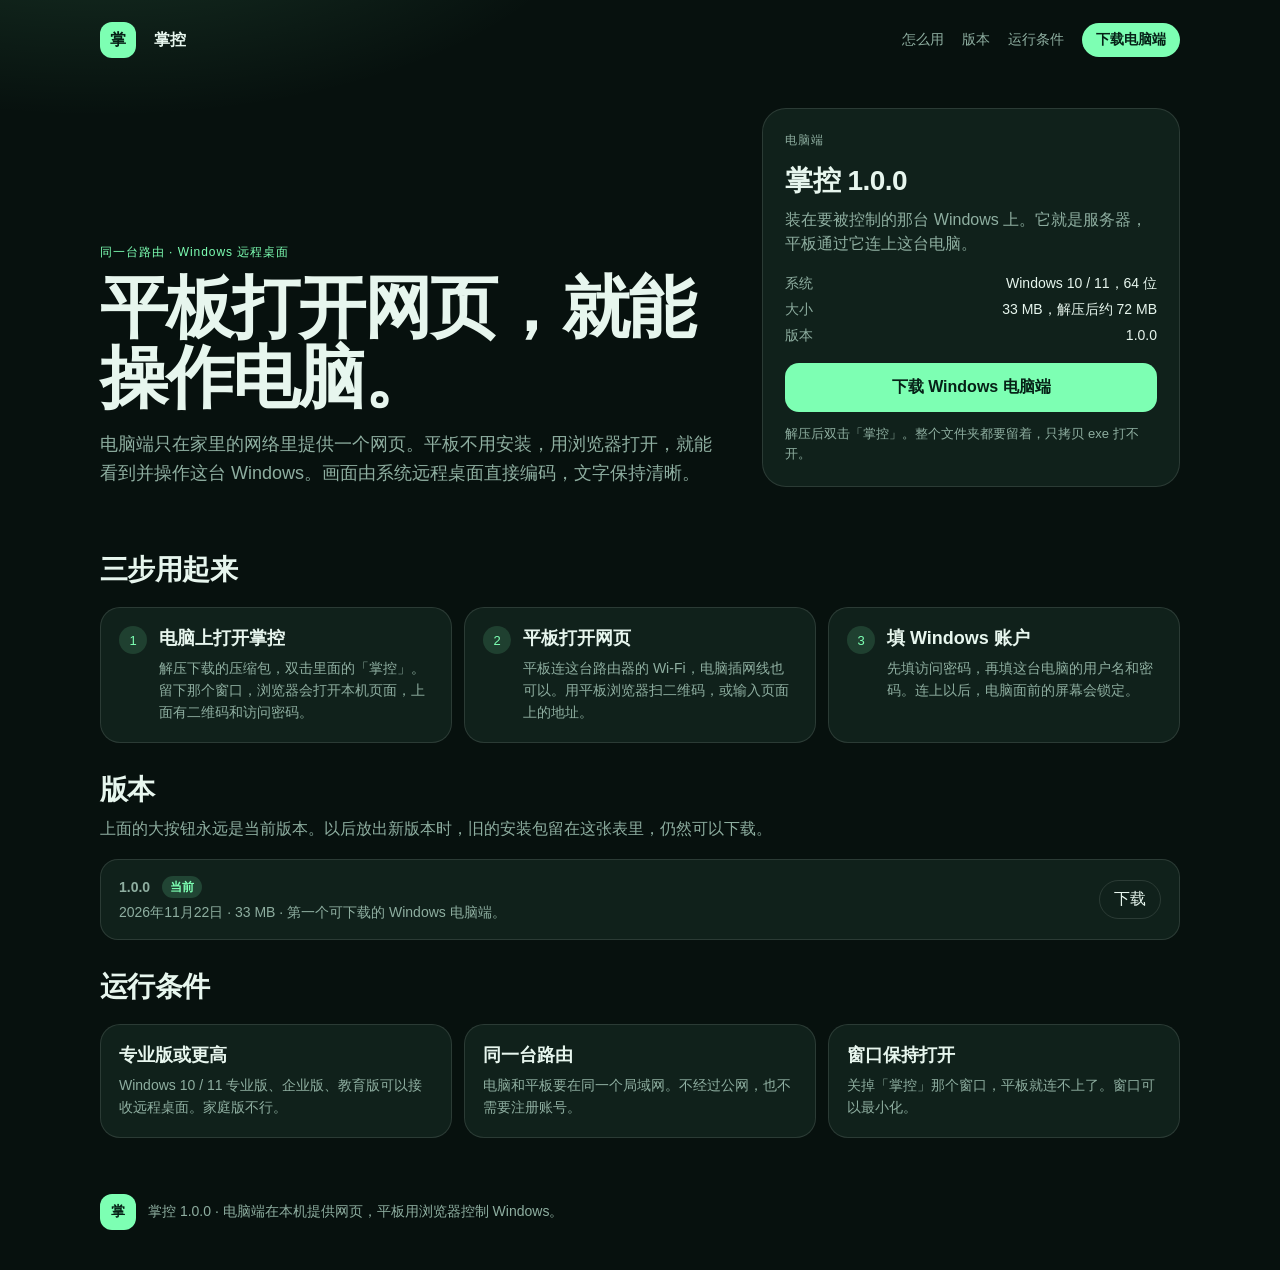
==== site/index.html @ cec0c682 "初始版本" ====
<!DOCTYPE html>
<html lang="zh-CN">
<head>
  <meta charset="utf-8">
  <meta name="viewport" content="width=device-width, initial-scale=1">
  <meta name="theme-color" content="#07110e">
  <title>掌控 — 平板浏览器控制 Windows</title>
  <meta name="description" content="在电脑上运行掌控，平板用浏览器打开网页就能操作这台 Windows。画面由系统远程桌面直接编码。">
  <link rel="icon" href="favicon.ico">
  <link rel="stylesheet" href="site.css">
</head>
<body>
  <header class="bar">
    <a class="brand" href="#top">
      <span class="mark" aria-hidden="true">掌</span>
      <span>掌控</span>
    </a>
    <nav>
      <a href="#use">怎么用</a>
      <a href="#versions">版本</a>
      <a href="#need">运行条件</a>
      <a class="nav-download" href="#download">下载电脑端</a>
    </nav>
  </header>

  <main id="top">
    <section class="hero">
      <div>
        <p class="eyebrow">同一台路由 · Windows 远程桌面</p>
        <h1>平板打开网页，就能操作电脑。</h1>
        <p class="lead">电脑端只在家里的网络里提供一个网页。平板不用安装，用浏览器打开，就能看到并操作这台 Windows。画面由系统远程桌面直接编码，文字保持清晰。</p>
      </div>
      <section class="panel" id="download" aria-labelledby="download-title">
        <p class="eyebrow">电脑端</p>
        <h2 id="download-title">掌控 1.0.0</h2>
        <p>装在要被控制的那台 Windows 上。它就是服务器，平板通过它连上这台电脑。</p>
        <dl>
          <div><dt>系统</dt><dd>Windows 10 / 11，64 位</dd></div>
          <div><dt>大小</dt><dd>33 MB，解压后约 72 MB</dd></div>
          <div><dt>版本</dt><dd>1.0.0</dd></div>
        </dl>
        <a class="download" href="download/zhangkong-windows-1.0.0.zip" download="掌控-电脑端-1.0.0.zip">下载 Windows 电脑端</a>
        <p class="fine">解压后双击「掌控」。整个文件夹都要留着，只拷贝 exe 打不开。</p>
      </section>
    </section>

    <section id="use">
      <h2>三步用起来</h2>
      <ol class="steps">
        <li>
          <span>1</span>
          <div>
            <h3>电脑上打开掌控</h3>
            <p>解压下载的压缩包，双击里面的「掌控」。留下那个窗口，浏览器会打开本机页面，上面有二维码和访问密码。</p>
          </div>
        </li>
        <li>
          <span>2</span>
          <div>
            <h3>平板打开网页</h3>
            <p>平板连这台路由器的 Wi-Fi，电脑插网线也可以。用平板浏览器扫二维码，或输入页面上的地址。</p>
          </div>
        </li>
        <li>
          <span>3</span>
          <div>
            <h3>填 Windows 账户</h3>
            <p>先填访问密码，再填这台电脑的用户名和密码。连上以后，电脑面前的屏幕会锁定。</p>
          </div>
        </li>
      </ol>
    </section>

    <section id="versions">
      <h2>版本</h2>
      <p class="section-lead">上面的大按钮永远是当前版本。以后放出新版本时，旧的安装包留在这张表里，仍然可以下载。</p>
      <ul class="versions">
        <li>
          <div>
            <p class="version-name">1.0.0 <span class="tag">当前</span></p>
            <p>2026年11月22日 · 33 MB · 第一个可下载的 Windows 电脑端。</p>
          </div>
          <a href="download/zhangkong-windows-1.0.0.zip" download="掌控-电脑端-1.0.0.zip">下载</a>
        </li>
      </ul>
    </section>

    <section id="need">
      <h2>运行条件</h2>
      <ul class="need">
        <li>
          <h3>专业版或更高</h3>
          <p>Windows 10 / 11 专业版、企业版、教育版可以接收远程桌面。家庭版不行。</p>
        </li>
        <li>
          <h3>同一台路由</h3>
          <p>电脑和平板要在同一个局域网。不经过公网，也不需要注册账号。</p>
        </li>
        <li>
          <h3>窗口保持打开</h3>
          <p>关掉「掌控」那个窗口，平板就连不上了。窗口可以最小化。</p>
        </li>
      </ul>
    </section>
  </main>

  <footer>
    <span class="mark" aria-hidden="true">掌</span>
    <p>掌控 1.0.0 · 电脑端在本机提供网页，平板用浏览器控制 Windows。</p>
  </footer>
</body>
</html>
---- site/site.css ----
:root {
  color-scheme: dark;
  --bg: #07110e;
  --card: #10211b;
  --line: rgba(232, 244, 236, 0.12);
  --text: #e7f6ee;
  --muted: #8eaea0;
  --mint: #7dffb3;
  --mint-ink: #062117;
  font-family: "Segoe UI", "Microsoft YaHei", sans-serif;
}

* { box-sizing: border-box; }
html { scroll-behavior: smooth; }
body {
  margin: 0;
  min-height: 100vh;
  background:
    radial-gradient(880px 420px at 8% -10%, rgba(125, 255, 179, 0.16), transparent 58%),
    var(--bg);
  color: var(--text);
}
a { color: inherit; }
h1, h2, h3, p { margin: 0; }
h1 { font-size: clamp(40px, 6vw, 68px); line-height: 1.02; letter-spacing: -0.03em; }
h2 { font-size: 28px; letter-spacing: -0.02em; }
h3 { font-size: 18px; }

.bar, main, footer { width: min(1080px, calc(100% - 40px)); margin: 0 auto; }
.bar {
  display: flex;
  align-items: center;
  justify-content: space-between;
  gap: 16px;
  padding: 22px 0;
}
.brand, nav { display: flex; align-items: center; gap: 18px; }
.brand { font-weight: 700; text-decoration: none; }
.mark {
  width: 36px; height: 36px; border-radius: 12px;
  display: grid; place-items: center;
  background: var(--mint); color: var(--mint-ink); font-weight: 750;
}
nav a { color: var(--muted); text-decoration: none; font-size: 14px; }
nav a:hover { color: var(--text); }
.nav-download {
  color: var(--mint-ink) !important;
  background: var(--mint);
  border-radius: 999px;
  padding: 8px 14px;
  font-weight: 700;
}

.hero {
  display: grid;
  grid-template-columns: 1.2fr 0.8fr;
  gap: 36px;
  align-items: end;
  padding: 28px 0 64px;
}
.eyebrow { color: var(--mint); letter-spacing: 0.08em; font-size: 12px; margin-bottom: 12px; }
.lead { margin-top: 18px; max-width: 38em; color: var(--muted); font-size: 18px; line-height: 1.6; }

.panel {
  background: var(--card);
  border: 1px solid var(--line);
  border-radius: 24px;
  padding: 22px;
}
.panel h2 { margin-bottom: 8px; }
.panel p { color: var(--muted); line-height: 1.55; }
dl { margin: 18px 0; display: grid; gap: 8px; }
dl div { display: flex; justify-content: space-between; gap: 16px; font-size: 14px; }
dt { color: var(--muted); }
dd { margin: 0; }
.download {
  display: block;
  text-align: center;
  text-decoration: none;
  background: var(--mint);
  color: var(--mint-ink);
  font-weight: 750;
  border-radius: 14px;
  padding: 14px 16px;
}
.download:hover { filter: brightness(1.05); }
.fine { margin-top: 12px; font-size: 13px; }

section { padding-bottom: 28px; }
.steps, .need { list-style: none; margin: 18px 0 0; padding: 0; display: grid; gap: 12px; }
.steps { grid-template-columns: repeat(3, 1fr); }
.need { grid-template-columns: repeat(3, 1fr); }
.steps li, .need li {
  background: var(--card);
  border: 1px solid var(--line);
  border-radius: 20px;
  padding: 18px;
}
.steps li { display: grid; grid-template-columns: auto 1fr; gap: 12px; }
.steps span {
  width: 28px; height: 28px; border-radius: 50%;
  display: grid; place-items: center;
  background: rgba(125, 255, 179, 0.14); color: var(--mint); font-size: 13px;
}
.steps p, .need p { margin-top: 8px; color: var(--muted); line-height: 1.55; font-size: 14px; }
.section-lead { margin-top: 8px; color: var(--muted); line-height: 1.55; }
.versions { list-style: none; margin: 18px 0 0; padding: 0; display: grid; gap: 10px; }
.versions li {
  display: flex;
  align-items: center;
  justify-content: space-between;
  gap: 16px;
  background: var(--card);
  border: 1px solid var(--line);
  border-radius: 18px;
  padding: 16px 18px;
}
.version-name { font-weight: 700; }
.versions p { color: var(--muted); line-height: 1.5; font-size: 14px; }
.versions p + p { margin-top: 4px; }
.tag {
  display: inline-block;
  margin-left: 8px;
  padding: 2px 8px;
  border-radius: 999px;
  background: rgba(125, 255, 179, 0.16);
  color: var(--mint);
  font-size: 12px;
  font-weight: 700;
  vertical-align: 1px;
}
.versions a {
  flex: none;
  text-decoration: none;
  border: 1px solid var(--line);
  border-radius: 999px;
  padding: 8px 14px;
}
.versions a:hover { border-color: var(--mint); color: var(--mint); }

footer {
  display: flex;
  align-items: center;
  gap: 12px;
  padding: 28px 0 40px;
  color: var(--muted);
  font-size: 14px;
}

@media (max-width: 800px) {
  .bar, main, footer { width: min(1080px, calc(100% - 28px)); }
  .bar { align-items: flex-start; }
  nav { flex-wrap: wrap; justify-content: flex-end; gap: 12px; }
  .hero, .steps, .need { grid-template-columns: 1fr; }
  .versions li { align-items: flex-start; flex-direction: column; }
  .hero { padding-top: 12px; }
}
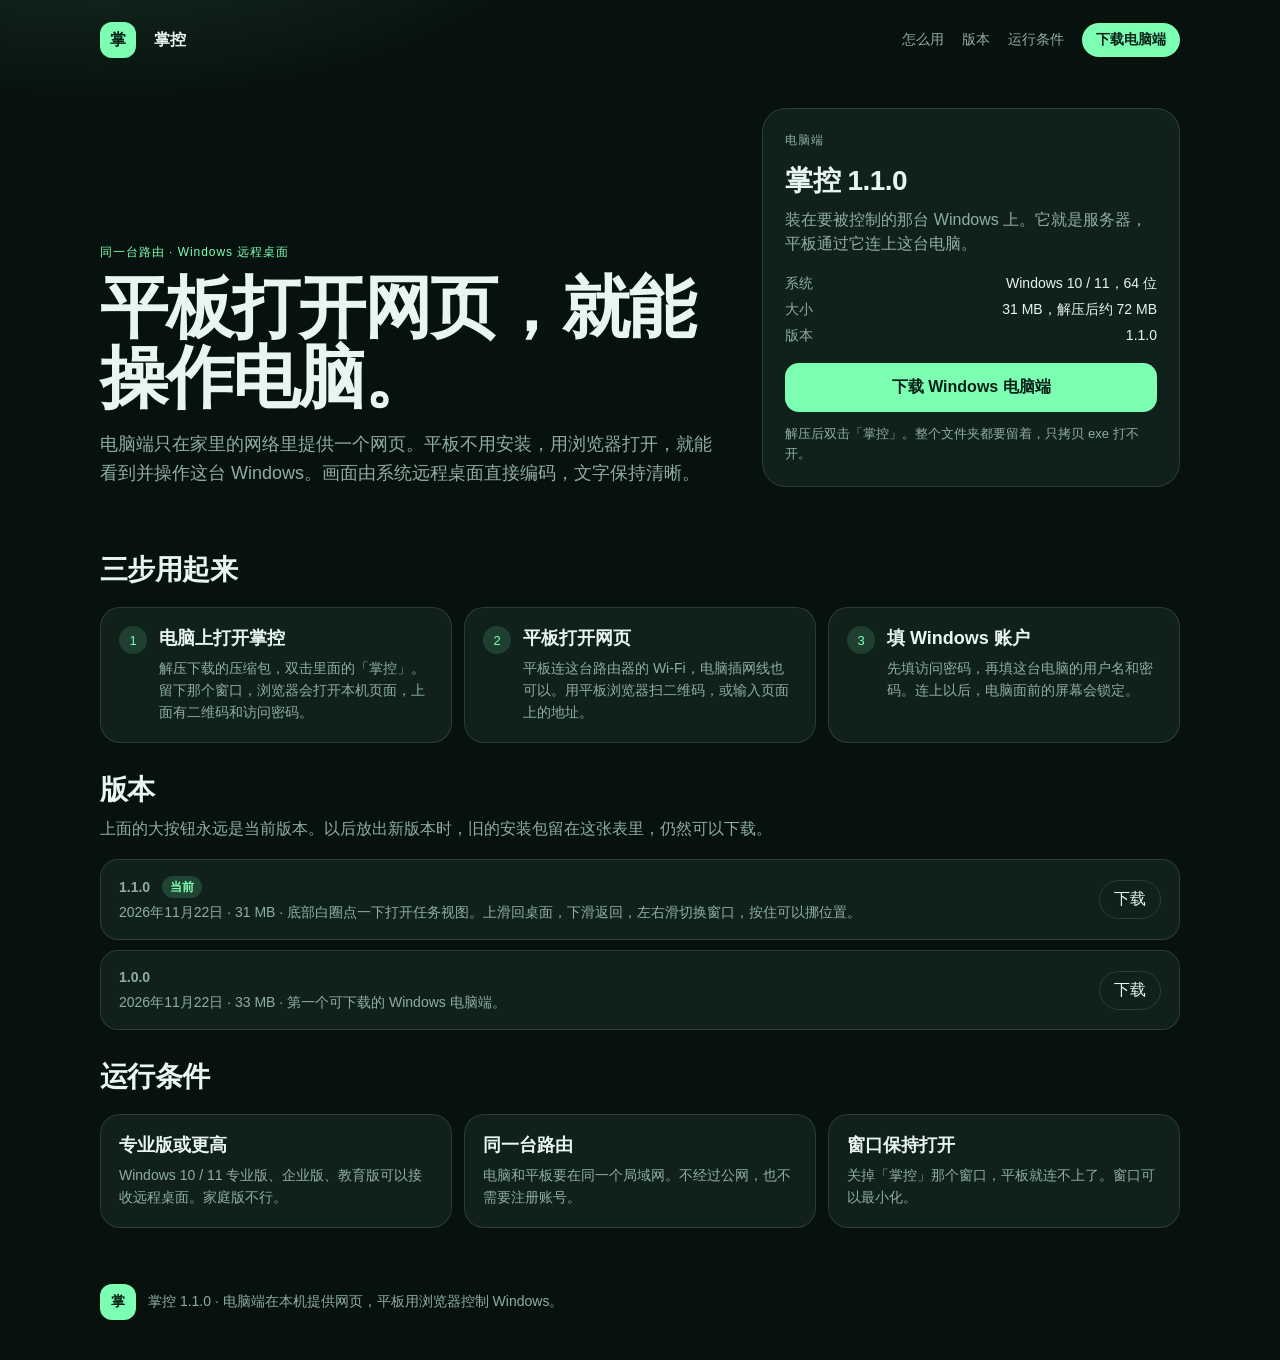
==== commit 8bffc741: "发布 1.1.0，底部圆圈改为打开任务视图。 平板上点一下白圈打开任务栏里的任务视图，滑动可以回桌面、返回和切换窗口。官网同步这个版本。  Co-authored-by: Cursor <cursor" ====
--- a/site/index.html
+++ b/site/index.html
@@ -32,14 +32,14 @@
       </div>
       <section class="panel" id="download" aria-labelledby="download-title">
         <p class="eyebrow">电脑端</p>
-        <h2 id="download-title">掌控 1.0.0</h2>
+        <h2 id="download-title">掌控 1.1.0</h2>
         <p>装在要被控制的那台 Windows 上。它就是服务器，平板通过它连上这台电脑。</p>
         <dl>
           <div><dt>系统</dt><dd>Windows 10 / 11，64 位</dd></div>
-          <div><dt>大小</dt><dd>33 MB，解压后约 72 MB</dd></div>
-          <div><dt>版本</dt><dd>1.0.0</dd></div>
+          <div><dt>大小</dt><dd>31 MB，解压后约 72 MB</dd></div>
+          <div><dt>版本</dt><dd>1.1.0</dd></div>
         </dl>
-        <a class="download" href="download/zhangkong-windows-1.0.0.zip" download="掌控-电脑端-1.0.0.zip">下载 Windows 电脑端</a>
+        <a class="download" href="download/zhangkong-windows-1.1.0.zip" download="掌控-电脑端-1.1.0.zip">下载 Windows 电脑端</a>
         <p class="fine">解压后双击「掌控」。整个文件夹都要留着，只拷贝 exe 打不开。</p>
       </section>
     </section>
@@ -77,7 +77,14 @@
       <ul class="versions">
         <li>
           <div>
-            <p class="version-name">1.0.0 <span class="tag">当前</span></p>
+            <p class="version-name">1.1.0 <span class="tag">当前</span></p>
+            <p>2026年11月22日 · 31 MB · 底部白圈点一下打开任务视图。上滑回桌面，下滑返回，左右滑切换窗口，按住可以挪位置。</p>
+          </div>
+          <a href="download/zhangkong-windows-1.1.0.zip" download="掌控-电脑端-1.1.0.zip">下载</a>
+        </li>
+        <li>
+          <div>
+            <p class="version-name">1.0.0</p>
             <p>2026年11月22日 · 33 MB · 第一个可下载的 Windows 电脑端。</p>
           </div>
           <a href="download/zhangkong-windows-1.0.0.zip" download="掌控-电脑端-1.0.0.zip">下载</a>
@@ -106,7 +113,7 @@
 
   <footer>
     <span class="mark" aria-hidden="true">掌</span>
-    <p>掌控 1.0.0 · 电脑端在本机提供网页，平板用浏览器控制 Windows。</p>
+    <p>掌控 1.1.0 · 电脑端在本机提供网页，平板用浏览器控制 Windows。</p>
   </footer>
 </body>
 </html>
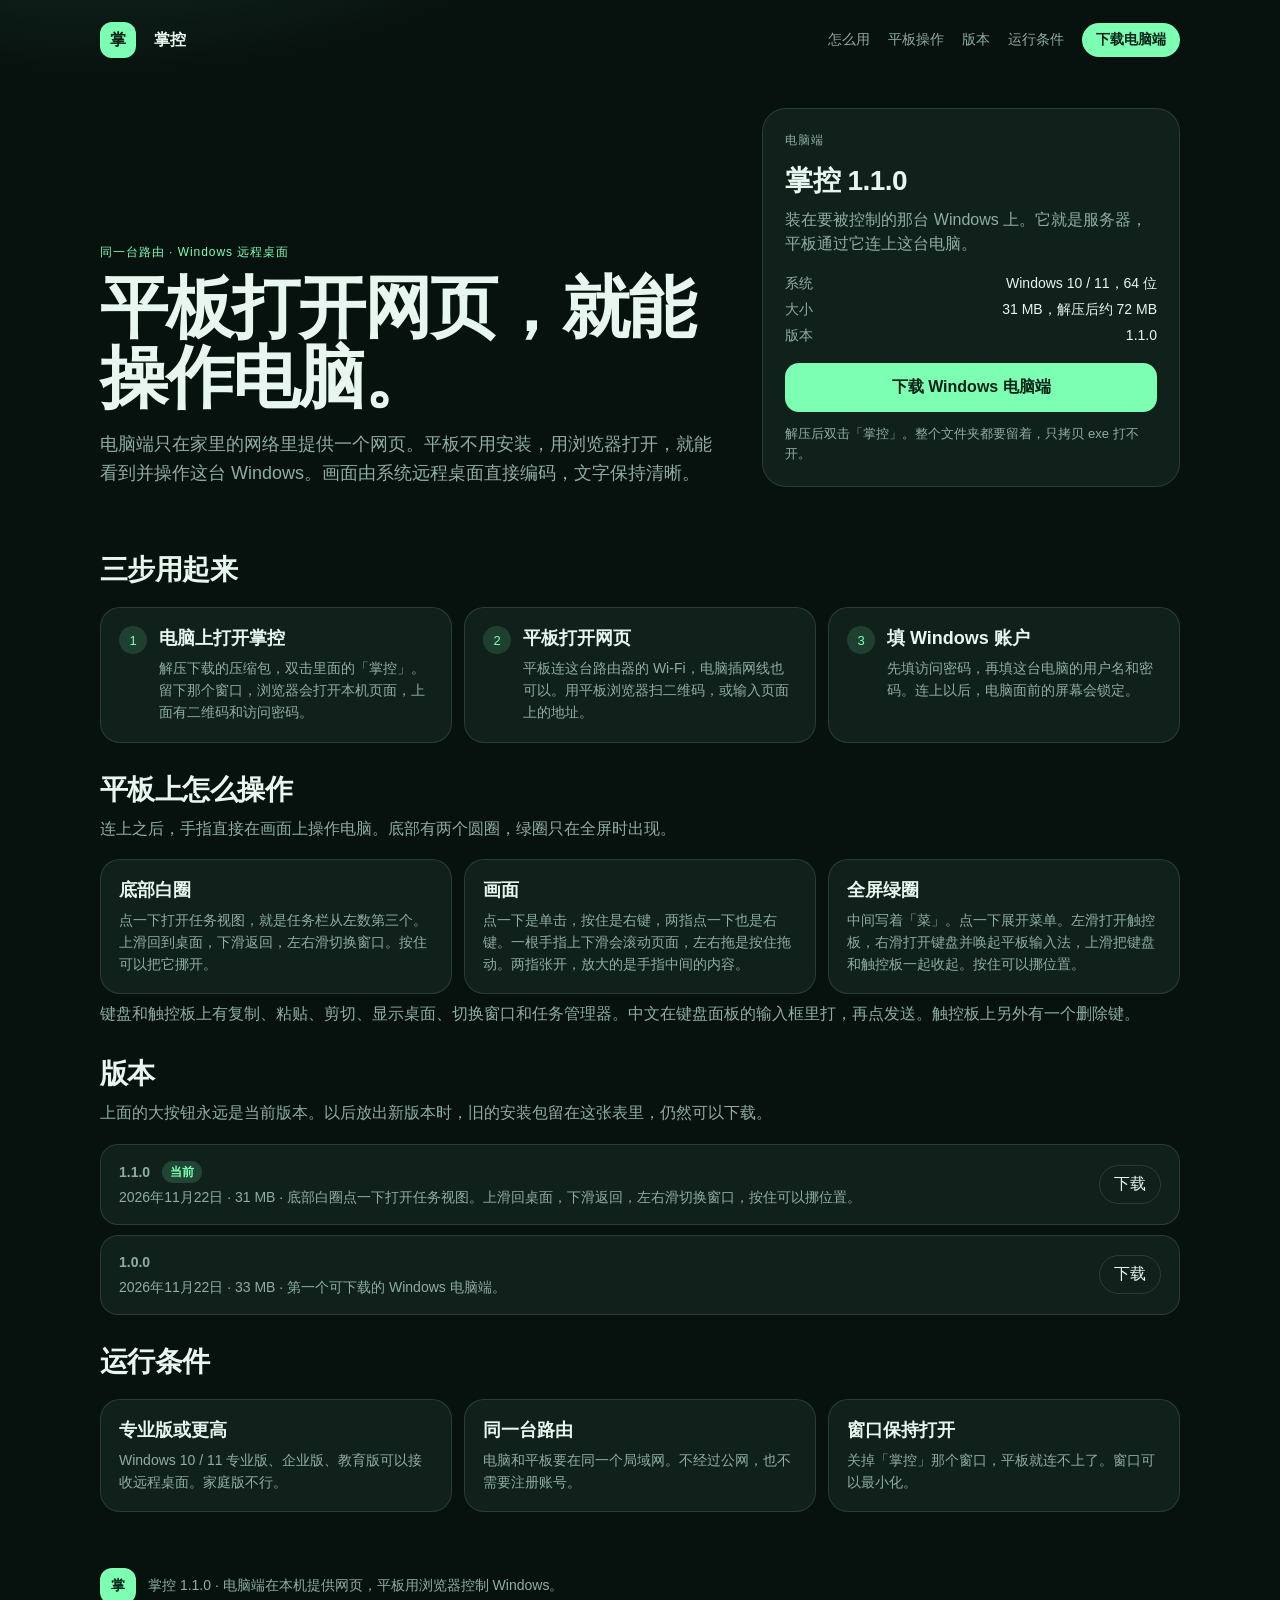
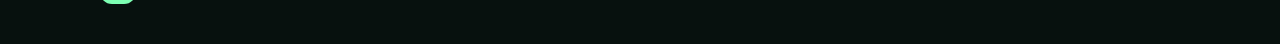
==== commit e257b29c: "重新打包 1.1.0，并写上平板用法。 安装包里的掌控.exe换成这一版。官网和说明补上白圈、画面和全屏绿圈的操作。  Co-authored-by: Cursor <cursoragent@curs" ====
--- a/site/index.html
+++ b/site/index.html
@@ -17,6 +17,7 @@
     </a>
     <nav>
       <a href="#use">怎么用</a>
+      <a href="#operate">平板操作</a>
       <a href="#versions">版本</a>
       <a href="#need">运行条件</a>
       <a class="nav-download" href="#download">下载电脑端</a>
@@ -71,6 +72,26 @@
       </ol>
     </section>
 
+    <section id="operate">
+      <h2>平板上怎么操作</h2>
+      <p class="section-lead">连上之后，手指直接在画面上操作电脑。底部有两个圆圈，绿圈只在全屏时出现。</p>
+      <ul class="need">
+        <li>
+          <h3>底部白圈</h3>
+          <p>点一下打开任务视图，就是任务栏从左数第三个。上滑回到桌面，下滑返回，左右滑切换窗口。按住可以把它挪开。</p>
+        </li>
+        <li>
+          <h3>画面</h3>
+          <p>点一下是单击，按住是右键，两指点一下也是右键。一根手指上下滑会滚动页面，左右拖是按住拖动。两指张开，放大的是手指中间的内容。</p>
+        </li>
+        <li>
+          <h3>全屏绿圈</h3>
+          <p>中间写着「菜」。点一下展开菜单。左滑打开触控板，右滑打开键盘并唤起平板输入法，上滑把键盘和触控板一起收起。按住可以挪位置。</p>
+        </li>
+      </ul>
+      <p class="section-lead">键盘和触控板上有复制、粘贴、剪切、显示桌面、切换窗口和任务管理器。中文在键盘面板的输入框里打，再点发送。触控板上另外有一个删除键。</p>
+    </section>
+
     <section id="versions">
       <h2>版本</h2>
       <p class="section-lead">上面的大按钮永远是当前版本。以后放出新版本时，旧的安装包留在这张表里，仍然可以下载。</p>
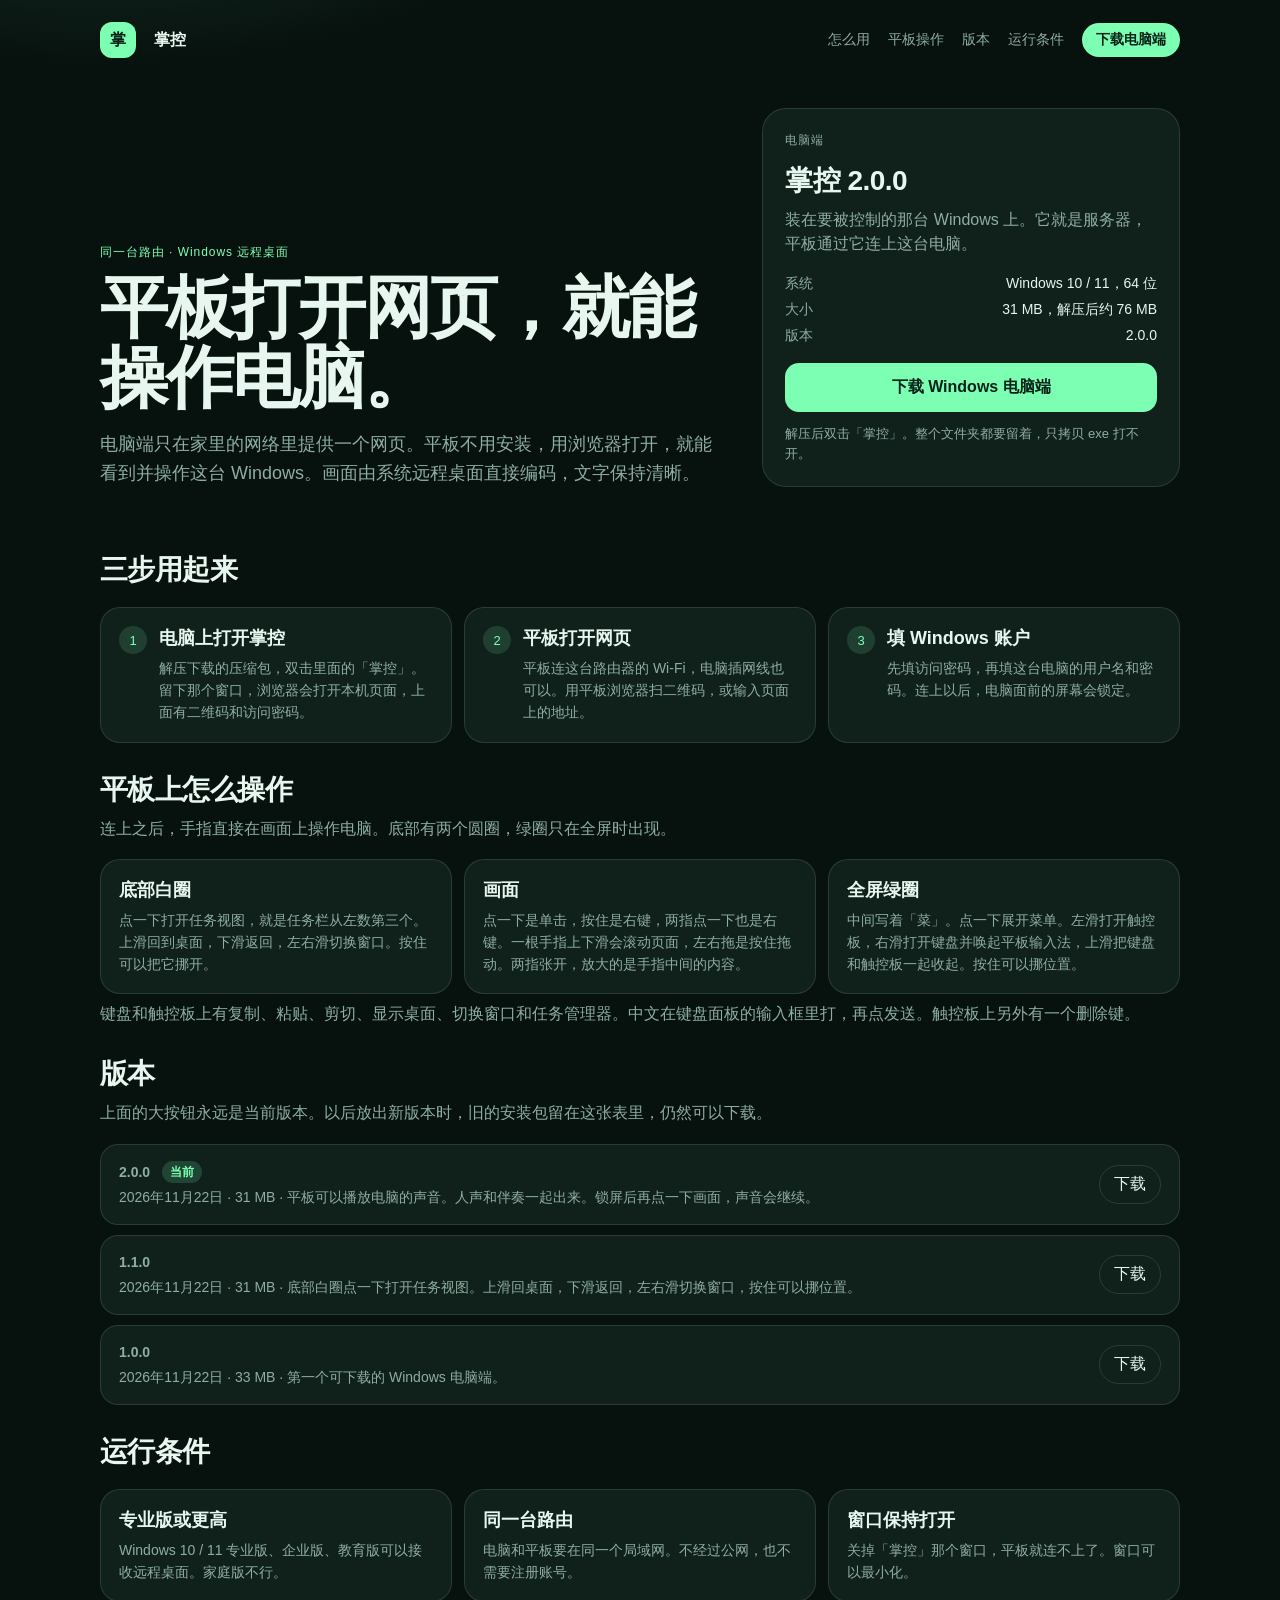
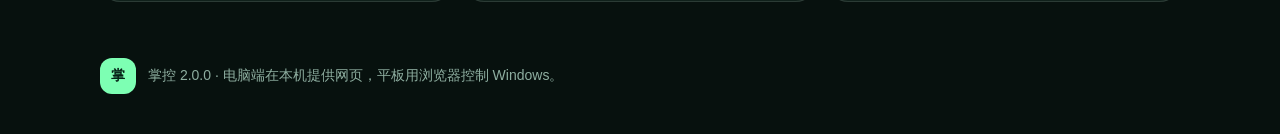
==== commit 6a932259: "发布 2.0.0，平板可以播放电脑的声音。 Co-authored-by: Cursor <cursoragent@cursor.com>" ====
--- a/site/index.html
+++ b/site/index.html
@@ -33,14 +33,14 @@
       </div>
       <section class="panel" id="download" aria-labelledby="download-title">
         <p class="eyebrow">电脑端</p>
-        <h2 id="download-title">掌控 1.1.0</h2>
+        <h2 id="download-title">掌控 2.0.0</h2>
         <p>装在要被控制的那台 Windows 上。它就是服务器，平板通过它连上这台电脑。</p>
         <dl>
           <div><dt>系统</dt><dd>Windows 10 / 11，64 位</dd></div>
-          <div><dt>大小</dt><dd>31 MB，解压后约 72 MB</dd></div>
-          <div><dt>版本</dt><dd>1.1.0</dd></div>
+          <div><dt>大小</dt><dd>31 MB，解压后约 76 MB</dd></div>
+          <div><dt>版本</dt><dd>2.0.0</dd></div>
         </dl>
-        <a class="download" href="download/zhangkong-windows-1.1.0.zip" download="掌控-电脑端-1.1.0.zip">下载 Windows 电脑端</a>
+        <a class="download" href="download/zhangkong-windows-2.0.0.zip" download="掌控-电脑端-2.0.0.zip">下载 Windows 电脑端</a>
         <p class="fine">解压后双击「掌控」。整个文件夹都要留着，只拷贝 exe 打不开。</p>
       </section>
     </section>
@@ -98,7 +98,14 @@
       <ul class="versions">
         <li>
           <div>
-            <p class="version-name">1.1.0 <span class="tag">当前</span></p>
+            <p class="version-name">2.0.0 <span class="tag">当前</span></p>
+            <p>2026年11月22日 · 31 MB · 平板可以播放电脑的声音。人声和伴奏一起出来。锁屏后再点一下画面，声音会继续。</p>
+          </div>
+          <a href="download/zhangkong-windows-2.0.0.zip" download="掌控-电脑端-2.0.0.zip">下载</a>
+        </li>
+        <li>
+          <div>
+            <p class="version-name">1.1.0</p>
             <p>2026年11月22日 · 31 MB · 底部白圈点一下打开任务视图。上滑回桌面，下滑返回，左右滑切换窗口，按住可以挪位置。</p>
           </div>
           <a href="download/zhangkong-windows-1.1.0.zip" download="掌控-电脑端-1.1.0.zip">下载</a>
@@ -134,7 +141,7 @@
 
   <footer>
     <span class="mark" aria-hidden="true">掌</span>
-    <p>掌控 1.1.0 · 电脑端在本机提供网页，平板用浏览器控制 Windows。</p>
+    <p>掌控 2.0.0 · 电脑端在本机提供网页，平板用浏览器控制 Windows。</p>
   </footer>
 </body>
 </html>
